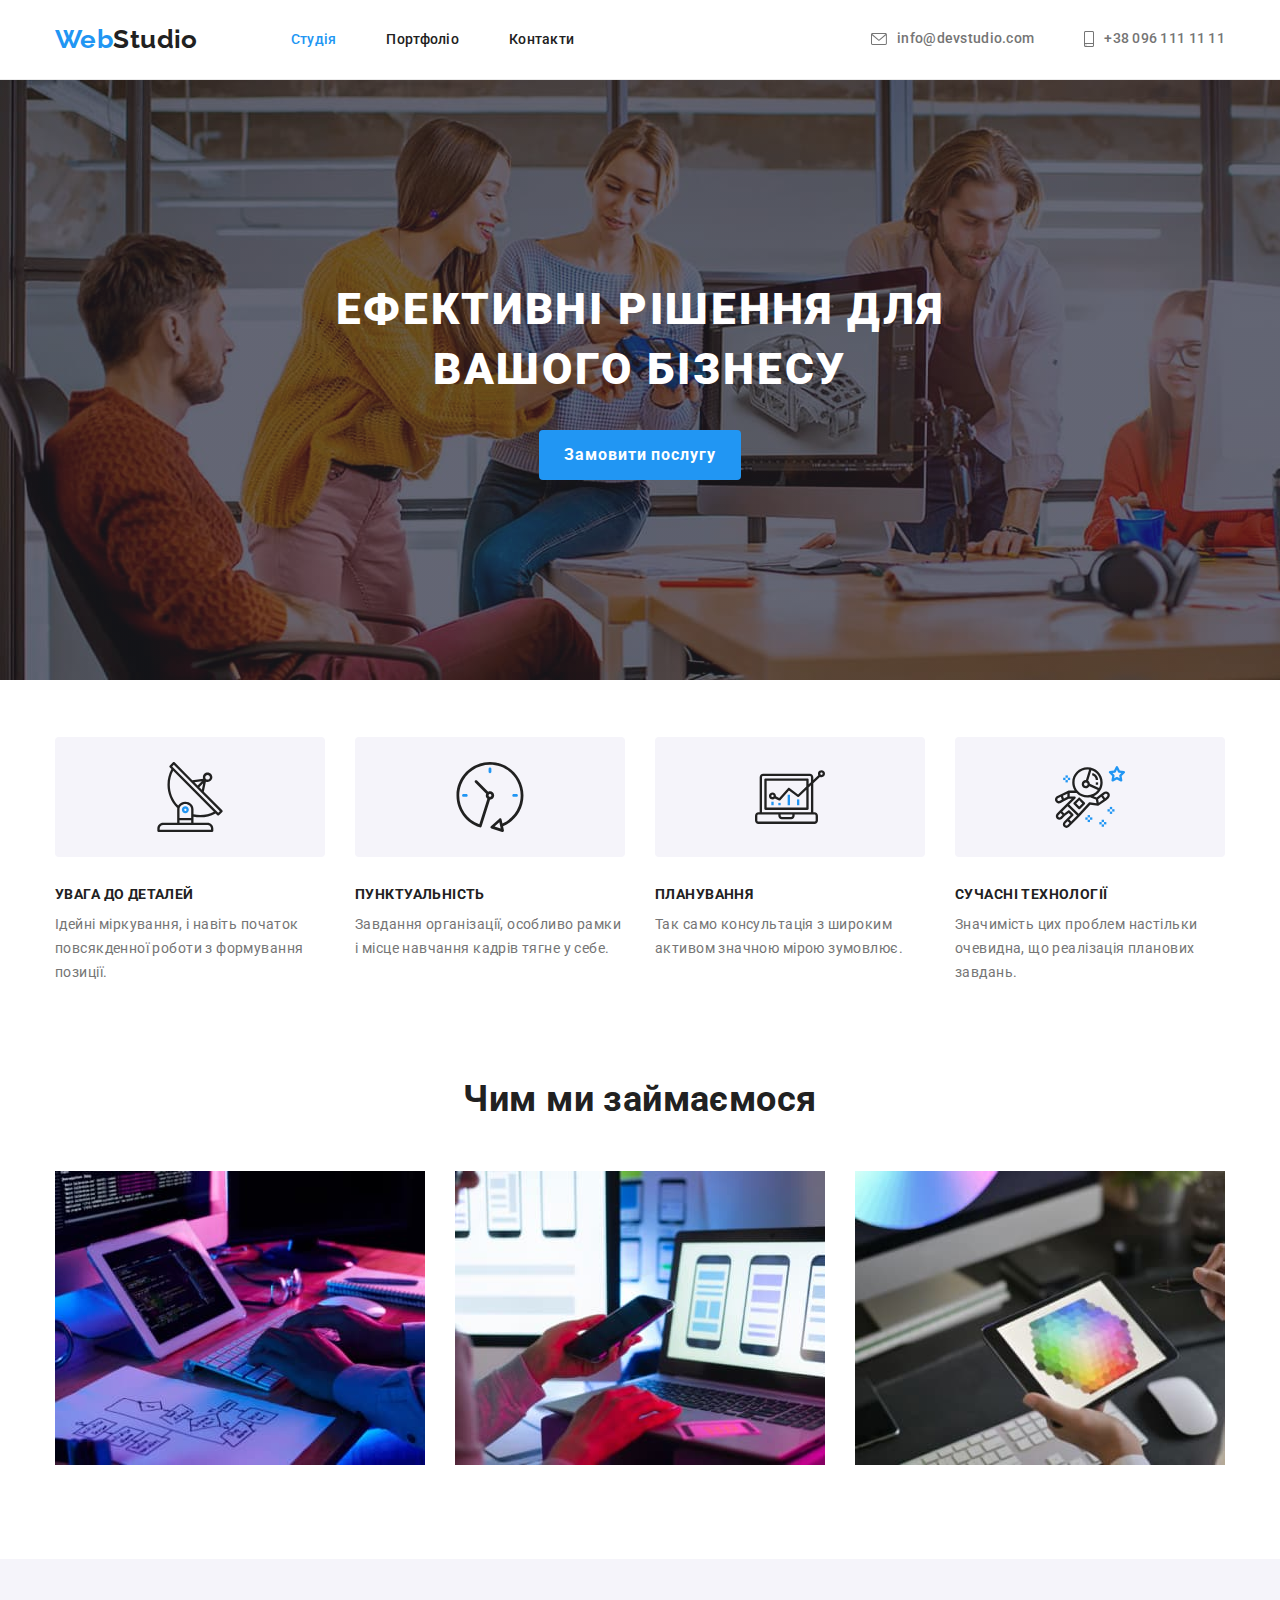
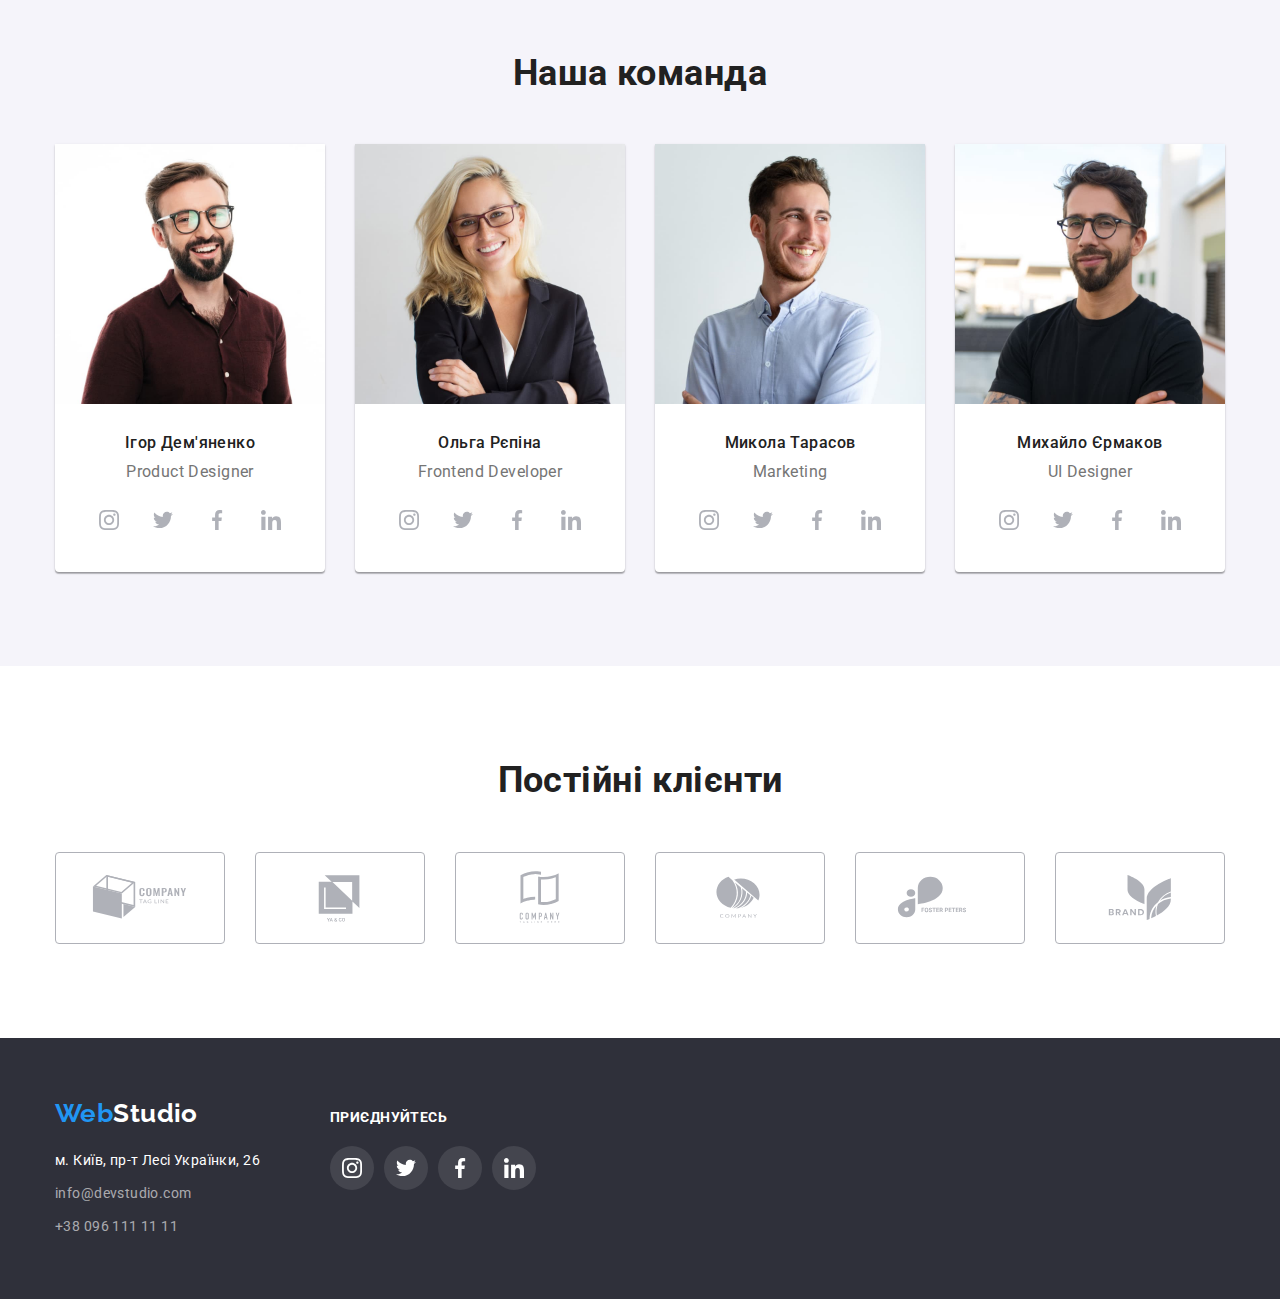
==== index.html @ fb2af6b2 "hw4" ====
<!DOCTYPE html>
<html lang="uk">
  <head>
    <meta charset="UTF-8" />
    <meta http-equiv="X-UA-Compatible" content="IE=edge" />
    <meta name="viewport" content="width=device-width, initial-scale=1.0" />
    <title>Студія</title>
    <link rel="preconnect" href="https://fonts.googleapis.com" />
    <link rel="preconnect" href="https://fonts.gstatic.com" crossorigin />
    <link
      href="https://fonts.googleapis.com/css2?family=Raleway:wght@700&family=Roboto:wght@400;500;700;900&display=swap"
      rel="stylesheet"
    />
    <link
      rel="stylesheet"
      href="https://cdnjs.cloudflare.com/ajax/libs/modern-normalize/1.0.0/modern-normalize.min.css"
    />
    <link rel="stylesheet" href="./css/styles.css" />
  </head>
  <body>
    <!--header-->
    <header class="page-header header-portfolio">
      <div class="container">
        <a href="./index.html" class="header-logo-design logo-link"
          ><span class="web-customazation">Web</span>Studio</a
        >
        <nav>
          <ul class="header-list">
            <li class="header-item">
              <a href="./index.html" class="link-design header-text current-link"
                >Студія</a
              >
            </li>
            <li class="header-item">
              <a href="./portfolio.html" class="link-design header-text">Портфоліо</a>
            </li>
            <li class="header-item">
              <a href="#" class="link-design header-text">Контакти</a>
            </li>
          </ul>
        </nav>
        <ul class="header-contact-info">
          <li class="contact-icon">
            <a
              href="mailto:info@devstudio.com"
              class="mail-design header-text link-design"
            >
              <svg class="icon-image-nav" width="16" height="12">
                <use href="./img/icons.svg#icon-envelope"></use>
              </svg>
              info@devstudio.com</a
            >
          </li>
          <li class="contact-icon">
            <a href="tel:+380961111111" class="tel-design header-text link-design">
              <svg class="icon-image-nav" width="10" height="16">
                <use href="./img/icons.svg#icon-smartphone"></use>
              </svg>
              +38 096 111 11 11</a
            >
          </li>
        </ul>
      </div>
    </header>
    <main>
      <!--section heroe-->
      <section class="heroe-section-design">
        <div class="heroe-container container">
          <h1 class="heroe-title">Ефективні рішення для вашого бізнесу</h1>
          <button type="button" class="heroe-button-design">Замовити послугу</button>
        </div>
      </section>
      <!--Чим ми займаємося-->
      <section class="our-activity">
        <div class="container">
          <h2 class="visual-hidden">Наші особливості</h2>
          <ul class="main-prop-list">
            <li class="main-prop-item">
              <div class="prop-icon">
                <svg class="icon-image" width="70" height="70">
                  <use href="./img/icons.svg#icon-antenna"></use>
                </svg>
              </div>
              <h3 class="main-prop-title">Увага до деталей</h3>
              <p class="main-prop-text">
                Ідейні міркування, і навіть початок повсякденної роботи з формування
                позиції.
              </p>
            </li>
            <li class="main-prop-item">
              <div class="prop-icon">
                <svg class="icon-image" width="70" height="70">
                  <use href="./img/icons.svg#icon-clock"></use>
                </svg>
              </div>
              <h3 class="main-prop-title">Пунктуальність</h3>
              <p class="main-prop-text">
                Завдання організації, особливо рамки і місце навчання кадрів тягне у себе.
              </p>
            </li>
            <li class="main-prop-item">
              <div class="prop-icon">
                <svg class="icon-image" width="70" height="70">
                  <use href="./img/icons.svg#icon-diagram"></use>
                </svg>
              </div>
              <h3 class="main-prop-title">Планування</h3>
              <p class="main-prop-text">
                Так само консультація з широким активом значною мірою зумовлює.
              </p>
            </li>
            <li class="main-prop-item">
              <div class="prop-icon">
                <svg class="icon-image" width="70" height="70">
                  <use href="./img/icons.svg#icon-astronaut"></use>
                </svg>
              </div>
              <h3 class="main-prop-title">Сучасні технології</h3>
              <p class="main-prop-text">
                Значимість цих проблем настільки очевидна, що реалізація планових завдань.
              </p>
            </li>
          </ul>
        </div>
      </section>
      <section class="about-our-activity">
        <div class="container">
          <h2 class="about-our-activity-title centered">Чим ми займаємося</h2>
          <ul class="activity-list">
            <li class="activity-item">
              <img
                src="./img/box1.jpg"
                alt="планшет і клавіатура"
                width="370"
                height="294"
              />
            </li>
            <li>
              <img src="./img/box2.jpg" alt="телефон в руках" width="370" height="294" />
            </li>
            <li>
              <img src="./img/box3.jpg" alt="кольорографіка" width="370" height="294" />
            </li>
          </ul>
        </div>
      </section>
      <!--Команда-->
      <section class="our-team-section">
        <div class="container team-section">
          <h2 class="our-team-title centered">Наша команда</h2>
          <ul class="our-team-list">
            <li class="our-team-item">
              <img src="./img/team1.jpg" alt="Ігор Дем'яненко" width="270" height="260" />
              <div class="team-border">
                <h3 class="team-name">Ігор Дем'яненко</h3>
                <p class="team-position">Product Designer</p>
                <ul class="team-soc-list">
                  <li class="team-soc-item">
                    <a href="" class="team-soc-link link">
                      <svg class="team-soc-icon" width="20" height="20">
                        <use href="./img/icons.svg#icon-instagram"></use>
                      </svg>
                    </a>
                  </li>
                  <li class="team-soc-item">
                    <a href="" class="team-soc-link link">
                      <svg class="team-soc-icon" width="20" height="20">
                        <use href="./img/icons.svg#icon-twitter"></use>
                      </svg>
                    </a>
                  </li>
                  <li class="team-soc-item">
                    <a href="" class="team-soc-link link">
                      <svg class="team-soc-icon" width="20" height="20">
                        <use href="./img/icons.svg#icon-facebook"></use>
                      </svg>
                    </a>
                  </li>
                  <li class="team-soc-item">
                    <a href="" class="team-soc-link link">
                      <svg class="team-soc-icon" width="20" height="20">
                        <use href="./img/icons.svg#icon-linkedin"></use>
                      </svg>
                    </a>
                  </li>
                </ul>
              </div>
            </li>
            <li class="our-team-item">
              <img src="./img/team2.jpg" alt="Ольга Рєпіна" width="270" height="260" />
              <div class="team-border">
                <h3 class="team-name">Ольга Рєпіна</h3>
                <p class="team-position">Frontend Developer</p>
                <ul class="team-soc-list">
                  <li class="team-soc-item">
                    <a href="" class="team-soc-link link">
                      <svg class="team-soc-icon" width="20" height="20">
                        <use href="./img/icons.svg#icon-instagram"></use>
                      </svg>
                    </a>
                  </li>
                  <li class="team-soc-item">
                    <a href="" class="team-soc-link link">
                      <svg class="team-soc-icon" width="20" height="20">
                        <use href="./img/icons.svg#icon-twitter"></use>
                      </svg>
                    </a>
                  </li>
                  <li class="team-soc-item">
                    <a href="" class="team-soc-link link">
                      <svg class="team-soc-icon" width="20" height="20">
                        <use href="./img/icons.svg#icon-facebook"></use>
                      </svg>
                    </a>
                  </li>
                  <li class="team-soc-item">
                    <a href="" class="team-soc-link link">
                      <svg class="team-soc-icon" width="20" height="20">
                        <use href="./img/icons.svg#icon-linkedin"></use>
                      </svg>
                    </a>
                  </li>
                </ul>
              </div>
            </li>
            <li class="our-team-item">
              <img src="./img/team3.jpg" alt="Микола Тарасов" width="270" height="260" />
              <div class="team-border">
                <h3 class="team-name">Микола Тарасов</h3>
                <p class="team-position">Marketing</p>
                <ul class="team-soc-list">
                  <li class="team-soc-item">
                    <a href="" class="team-soc-link link">
                      <svg class="team-soc-icon" width="20" height="20">
                        <use href="./img/icons.svg#icon-instagram"></use>
                      </svg>
                    </a>
                  </li>
                  <li class="team-soc-item">
                    <a href="" class="team-soc-link link">
                      <svg class="team-soc-icon" width="20" height="20">
                        <use href="./img/icons.svg#icon-twitter"></use>
                      </svg>
                    </a>
                  </li>
                  <li class="team-soc-item">
                    <a href="" class="team-soc-link link">
                      <svg class="team-soc-icon" width="20" height="20">
                        <use href="./img/icons.svg#icon-facebook"></use>
                      </svg>
                    </a>
                  </li>
                  <li class="team-soc-item">
                    <a href="" class="team-soc-link link">
                      <svg class="team-soc-icon" width="20" height="20">
                        <use href="./img/icons.svg#icon-linkedin"></use>
                      </svg>
                    </a>
                  </li>
                </ul>
              </div>
            </li>
            <li class="our-team-item">
              <img src="./img/team4.jpg" alt="Михайло Єрмаков" width="270" height="260" />
              <div class="team-border">
                <h3 class="team-name">Михайло Єрмаков</h3>
                <p class="team-position">UI Designer</p>
                <ul class="team-soc-list">
                  <li class="team-soc-item">
                    <a href="" class="team-soc-link link">
                      <svg class="team-soc-icon" width="20" height="20">
                        <use href="./img/icons.svg#icon-instagram"></use>
                      </svg>
                    </a>
                  </li>
                  <li class="team-soc-item">
                    <a href="" class="team-soc-link link">
                      <svg class="team-soc-icon" width="20" height="20">
                        <use href="./img/icons.svg#icon-twitter"></use>
                      </svg>
                    </a>
                  </li>
                  <li class="team-soc-item">
                    <a href="" class="team-soc-link link">
                      <svg class="team-soc-icon" width="20" height="20">
                        <use href="./img/icons.svg#icon-facebook"></use>
                      </svg>
                    </a>
                  </li>
                  <li class="team-soc-item">
                    <a href="" class="team-soc-link link">
                      <svg class="team-soc-icon" width="20" height="20">
                        <use href="./img/icons.svg#icon-linkedin"></use>
                      </svg>
                    </a>
                  </li>
                </ul>
              </div>
            </li>
          </ul>
        </div>
      </section>
      <!--Постійний клієнти-->
      <section class="our-clients clients-section">
        <div class="container">
          <h2 class="clients-title centered">Постійні клієнти</h2>
          <ul class="our-clients-list">
            <li class="our-clients-item">
              <a href="#" class="our-clients-link">
                <svg class="client-icon" width="106" height="60">
                  <use href="./img/icons.svg#icon-Logo"></use>
                </svg>
              </a>
            </li>
            <li class="our-clients-item">
              <a href="#" class="our-clients-link">
                <svg class="client-icon" width="106" height="60">
                  <use href="./img/icons.svg#icon-Logo1"></use>
                </svg>
              </a>
            </li>
            <li class="our-clients-item">
              <a href="#" class="our-clients-link">
                <svg class="client-icon" width="106" height="60">
                  <use href="./img/icons.svg#icon-Logo2"></use>
                </svg>
              </a>
            </li>
            <li class="our-clients-item">
              <a href="#" class="our-clients-link">
                <svg class="client-icon" width="106" height="60">
                  <use href="./img/icons.svg#icon-Logo3"></use>
                </svg>
              </a>
            </li>
            <li class="our-clients-item">
              <a href="#" class="our-clients-link">
                <svg class="client-icon" width="106" height="60">
                  <use href="./img/icons.svg#icon-Logo4"></use>
                </svg>
              </a>
            </li>
            <li class="our-clients-item">
              <a href="#" class="our-clients-link">
                <svg class="client-icon" width="106" height="60">
                  <use href="./img/icons.svg#icon-Logo5"></use>
                </svg>
              </a>
            </li>
          </ul>
        </div>
      </section>
    </main>
    <!--Футер-->
    <footer class="footer-design">
      <div class="container footer-section">
        <div class="footer-logo-nav">
          <a href="./index.html" class="footer-logo-design logo-link"
            ><span class="web-customazation">Web</span>Studio</a
          >
          <address class="footer-address-list">
            <ul class="address-position-list">
              <li class="address-position">
                <a
                  class="address-contact-info link-design"
                  href="https://goo.gl/maps/CPtrU1FHBa2aNyZL9"
                  target="_blank"
                  rel="noopener noreferrer"
                >
                  <span class="street-info">м. Київ, пр-т Лесі Українки, 26</span></a
                >
              </li>
              <li class="address-position">
                <a
                  href="mailto:info@devstudio.com"
                  class="footer-mail-design footer-link-design"
                  >info@devstudio.com</a
                >
              </li>
              <li class="address-position">
                <a href="tel:+380961111111" class="footer-tel-design footer-link-design"
                  >+38 096 111 11 11</a
                >
              </li>
            </ul>
          </address>
        </div>
        <div class="soc-net-section">
          <h2 class="comp-net-title">Приєднуйтесь</h2>
          <ul class="comp-net-list list">
            <li class="comp-net-item">
              <a href="#" class="comp-net-link link">
                <svg class="comp-net-icon" width="20" height="20">
                  <use href="./img/icons.svg#icon-instagram"></use></svg
              ></a>
            </li>
            <li>
              <a href="#" class="comp-net-link link">
                <svg class="comp-net-icon" width="20" height="20">
                  <use href="./img/icons.svg#icon-twitter"></use></svg
              ></a>
            </li>
            <li>
              <a href="#" class="comp-net-link link">
                <svg class="comp-net-icon" width="20" height="20">
                  <use href="./img/icons.svg#icon-facebook"></use></svg
              ></a>
            </li>
            <li>
              <a href="#" class="comp-net-link link">
                <svg class="comp-net-icon" width="20" height="20">
                  <use href="./img/icons.svg#icon-linkedin"></use></svg
              ></a>
            </li>
          </ul>
        </div>
      </div>
    </footer>
  </body>
</html>
---- css/styles.css ----
/* оформлення головної сторінки */

/* Header navigation design */
:root {
  --color-one--: #ffffff;
  --color-two--: #2196f3;
  --color-three--: #212121;
  --color-four--: #757575;
  --color-five--: #f5f4fa;
}

html {
  box-sizing: border-box;
}
*,
*::after,
*::before {
  box-sizing: border-box;
}

body {
  font-family: "Roboto", sans-serif;
  font-size: 14px;
  letter-spacing: 0.03em;
  color: var(--color-three--);
  background-color: var(--color-one--);
  margin: 0;
}
ul {
  list-style: none;
  padding: 0;
  margin: 0;
}
.link-design {
  text-decoration: none;
}
.logo-link {
  text-decoration: none;
}

img {
  display: block;
  max-width: 100%;
  height: auto;
}

/*------------------------ HEADER DESIGN--------------------*/
.container {
  width: 1200px;
  margin-right: auto;
  margin-left: auto;
  padding-left: 15px;
  padding-right: 15px;
}
.page-header {
  height: 80px;
  border-bottom: 1px solid #ececec;
  padding-top: 24px;
  padding-bottom: 24px;
}

.header-text {
  font-weight: 500;
  font-size: 14px;
  line-height: 1.14;
  letter-spacing: 0.02em;
}
.footer-logo-design,
.web-customazation {
  font-family: Raleway, sans-serif;
  font-weight: 700;
  font-size: 26px;
  line-height: 1.19;
  color: var(--color-one--);
}

.header-logo-design {
  font-family: "Raleway", sans-serif;
  font-weight: 700;
  font-size: 26px;
  line-height: 1.19;
  color: var(--color-three--);
  margin-right: 93px;
  align-items: center;
}
.header-list {
  display: flex;
  align-items: center;
}

.header-item:not(:last-child) {
  margin-right: 50px;
}
.page-header .container {
  display: flex;
  align-items: center;
}

.portfolio-contact-info,
.header-contact-info {
  margin-left: auto;
}
.page-header .portfolio-contact-info {
  display: flex;
  column-gap: 30px;
}
.page-header .header-contact-info {
  display: flex;
  column-gap: 50px;
}
.contact-icon {
  display: flex;
  background-color:transparent;
  align-items: center;
  justify-items: center;
  fill:var(--color-four--)
}

.icon-image-nav{
  margin-right: 10px;
}

.contact-icon:hover, 
.contact-icon:focus {
  background-color: var(--color-one--);
  fill: var(--color-two--);
}

.mail-design,
.tel-design {
  display: flex;
  align-items: center;
}

/*-------------------------links design--------------------------------*/

.link-design {
  color: var(--color-three--);
}
.web-customazation,
.link-design:hover,
.link-design:focus,
.mail-design:hover,
.mail-design:focus,
.tel-design:hover,
.tel-design:focus {
  color: var(--color-two--);
}
.mail-design,
.tel-design {
  color: var(--color-four--);
}
.section {
  display: block;
}

.centered {
  text-align: center;
}

/*------------------------ HEROE SECTION DESIGN--------------------*/

.heroe-title {
  font-weight: 900;
  font-size: 44px;
  line-height: 1.36;
  letter-spacing: 0.06em;
  text-transform: uppercase;
  color: var(--color-one--);
  max-width: 696px;
  display: inline-block;
  margin: 0;
}

.heroe-section-design {
  height: 600px;
  background-image:linear-gradient(
  rgba(47, 48, 58, 0.4), 
  rgba(47, 48, 58, 0.4)), 
  url(../img/hero-bg.jpg);
  background-color: #C4C4C4;
  padding: 200px 0px;
  text-align: center;
  margin-left: auto;
  margin-right: auto;
}
.heroe-container {
  width: 696px;
}

.heroe-button-design {
  font-family: inherit;
  font-weight: 700;
  font-size: 16px;
  line-height: 1.87;
  letter-spacing: 0.06em;
  color: var(--color-one--);
  background-color: var(--color-two--);
  cursor: pointer;
  border-radius: 4px;
  border: transparent;
  padding: 10px 25px;
  display: inline-block;
  text-align: center;
  margin-top: 30px;
}

.heroe-button-design:hover,
.heroe-button-design:focus {
  background: #188ce8;
  color: var(--color-one--);
  box-shadow: 0px 4px 4px rgba(0, 0, 0, 0.25));
}

/*------------------------ЧИМ МИ ЗАЙМАЄМОСЯ--------------------*/
.visual-hidden {
  position: absolute;
  white-space: nowrap;
  width: 1px;
  height: 1px;
  overflow: hidden;
  border: 0;
  padding: 0;
  clip: rect(0 0 0 0);
  clip-path: inset(50%);
  margin: -1px;
}
.our-activity {
  padding-top: 57px;
  padding-bottom: 94px;
}

h3.main-prop-title {
  margin-top: 0;
}

.main-prop-list {
  display: flex;
  column-gap: 30px;
}
.main-prop-list .main-prop-item {
  width: calc((100% - 90px) / 4);
  justify-content: center;
}
.main-prop-title {
  font-weight: 700;
  font-size: 14px;
  line-height: 1.14;
  text-transform: uppercase;
  margin-bottom: 10px;
}
.main-prop-text {
  font-weight: 400;
  font-size: 14px;
  line-height: 1.71;
  color: var(--color-four--);
  margin-bottom: 0;
  margin-top: 0;
}

.prop-icon {
  margin-bottom: 30px;
  background-color:#F5F4FA; 
  border-radius: 4px;
  display: flex;
  margin-left: auto;
  margin-right: auto;
  justify-content: center;
  align-items: center;
  width: 270px;
  height: 120px;
}


/*------------------------ ABOUT OUR ACTIVITY--------------------*/

.about-our-activity {
  padding-bottom: 94px;
}

.about-our-activity-title {
  font-family: inherit;
  font-weight: 700;
  font-size: 36px;
  line-height: 1.16;
  margin-top: 0;
  margin-bottom: 50px;
}

.activity-list {
  display: flex;
  column-gap: 30px;
  flex-direction: row;
}

.activity-item {
  width: calc((100% - 60px) / 3);
}

/*------------------------ OUR TEAM--------------------*/
.our-team-section {
  background-color: var(--color-five--);
  padding-bottom: 94px;
  padding-top: 94px;
}
.our-team-list {
  display: flex;
  column-gap: 30px;
}
.our-team-item {
  background-color: white;
  width: calc((100% - 90px) / 4);
  border-bottom-left-radius: 4px;
  border-bottom-right-radius: 4px;
  box-shadow: 0px 1px 3px rgba(0, 0, 0, 0.12), 0px 1px 1px rgba(0, 0, 0, 0.14),
    0px 2px 1px rgba(0, 0, 0, 0.2);
}

.team-soc-list {
display: flex;
justify-content: center;
gap: 10px;
}

.team-soc-icon {
  fill:#AFB1B8;
}

.team-soc-link {
  width: 44px;
  height: 44px;
  border-radius: 50%;
  background-color: transparent;
  display: flex;
  align-items: center;
  justify-content: center;
}

.team-soc-link:hover,
.team-soc-link:focus {
  background-color: var(--color-two--);
}
.team-soc-link:hover .team-soc-icon, 
.team-soc-link:focus .team-soc-icon {
  fill: #ffffff;
}

.team-border {
  padding-bottom: 30px;
  padding-top: 30px;
}

.our-team-title {
  font-weight: 700;
  font-size: 36px;
  line-height: 1.16;
  margin-top: 0;
  margin-bottom: 50px;
}
.team-name {
  font-weight: 500;
  font-size: 16px;
  line-height: 1.18;
  margin-bottom: 10px;
  margin-top: 0;
  text-align: center;

}
.team-position {
  font-size: 16px;
  line-height: 1.18;
  color: var(--color-four--);
  margin: 0;
  text-align: center;
  margin-bottom: 16px;
}

/*------------------------ Наші клієнти--------------------*/

.clients-section {
  padding-top: 94px;
  padding-bottom: 94px;  
}

.clients-title {
  font-family: inherit;
  font-weight: 700;
  font-size: 36px;
  line-height: 1.16;
  margin-top: 0;
  margin-bottom: 50px;
}

.our-clients-list {
  display: flex;
  column-gap: 30px;
}

.our-clients-item{
  width: 170px;
  
}
.our-clients-link {
 display: flex;
 border: 1px solid #AFB1B8; 
 border-radius: 4px;
 width: 100%;
 height: 92px;
 justify-content: center;
 align-items: center;
 fill: #AFB1B8;
}

.our-clients-link:hover,
.our-clients-link:focus{
  fill: var(--color-two--);
  border: 1px solid var(--color-two--);
}



/*------------------------ FOOTER--------------------*/
.footer-design {
  background-color: #2f303a;
  padding-top: 60px;
  padding-bottom: 60px;
}
.footer-section{
  display: flex;
  align-items: baseline;
  gap: 70px;
}

.address-position:not(:last-child) {
  margin-top: 0px;
  margin-bottom: 9px;
}

.footer-address-list{
  margin-top: 20px;
}

.address-contact-info {
  font-family: inherit;
  font-size: 14px;
  line-height: 1.71;
  display: inline-block;
}
.street-info {
  color: var(--color-one--);
  font-style: normal;
}
.footer-mail-design,
.footer-tel-design {
  font-family: inherit;
  font-style: normal;
  font-size: 14px;
  line-height: 1.71;
  color: rgba(255, 255, 255, 0.6);
}

.footer-link-design {
  text-decoration: none;
}
.footer-mail-design:hover,
.footer-mail-design:focus,
.footer-tel-design:hover,
.footer-tel-design:focus,
.street-info:hover,
.street-info:focus {
  color: var(--color-two--);
}

.comp-net-title {
  font-family: inherit;
  font-weight: 700;
  font-size: 14px;
  line-height: 1.14;
  color: var(--color-one--);
  text-transform: uppercase;
  justify-content: center;
  margin-top: 0;
  margin-bottom: 0;
}
.soc-net-section{
width: 206px;
}

.comp-net-list{
  display: flex;
  justify-content: center;
  column-gap: 10px;
  margin-top: 20px;
}

.comp-net-icon {
  fill: var(--color-one--);
}

.comp-net-link {
  width: 44px;
  height: 44px;
  border-radius: 50%;
  background-color:rgba(255, 255, 255, 0.1);
  display: flex;
  align-items: center;
  justify-content: center;
}

.comp-net-link:hover,
.comp-net-link:focus {
  background-color: var(--color-two--);
}
.comp-net-link:hover .comp-net-icon, 
.comp-net-link:focus .comp-net-icon {
  fill: #ffffff;

}

/*------------------------ PORTFOLIO PAGE DESIGN--------------------*/
.current-link {
  color: var(--color-two--);
}

/*-------------------BUTTONS----------------------*/
.btn-design {
  font-family: inherit;
  font-size: 16px;
  line-height: 1.62;
  font-weight: 500;
  background: var(--color-five--);
  cursor: pointer;
  border-radius: 4px;
  border-color: transparent;
  padding: 6px 22px;
  display: inline-block;
  text-align: center;
  shadow: 0px 4px 4px rgba(0, 0, 0, 0.25);
}

.btn-color:hover,
.btn-color:focus {
  color: var(--color-one--);
  background-color: var(--color-two--);
  box-shadow: 0px 3px 1px rgba(0, 0, 0, 0.1), 0px 1px 2px rgba(0, 0, 0, 0.08), 0px 2px 2px rgba(0, 0, 0, 0.12);
border-radius: 4px;
}
/*------------------------ PROJECTS EXAMPLES--------------------*/
.work-filtr {
  padding-top: 83px;
  padding-bottom: 105px;
}

.work-filtr-list {
  display: flex;
  justify-content: center;
  margin-bottom: 50px;
  column-gap: 8px;
}
.project-example-list {
  display: flex;
  flex-wrap: wrap;
  gap: 30px;
}
.project-example-link{
  display: block;
}

.project-example-item {
  width: calc((100% - 60px) / 3);
  margin-bottom: 30px;
}

.project-example-link:hover,
.project-example-link:focus {
  box-shadow: 0px 1px 1px rgba(0, 0, 0, 0.12), 
0px 4px 4px rgba(0, 0, 0, 0.06), 
1px 4px 6px rgba(0, 0, 0, 0.16);
}

.text-border {
  border-right: 1px solid #ececec;
  border-left: 1px solid #ececec;
  border-bottom: 1px solid #ececec;
  padding: 20px 24px;
}

.project-text {
  font-size: 16px;
  line-height: 1.8;
  color: var(--color-four--);
  margin-top: 0;
  margin-bottom: 0;
}
.project-title {
  font-weight: 700;
  font-size: 18px;
  line-height: 2;
  letter-spacing: 0.06em;
  color: var(--color-three--);
  margin-bottom: 4px;
  margin-top: 0;
}

a {
  text-decoration: none;
}
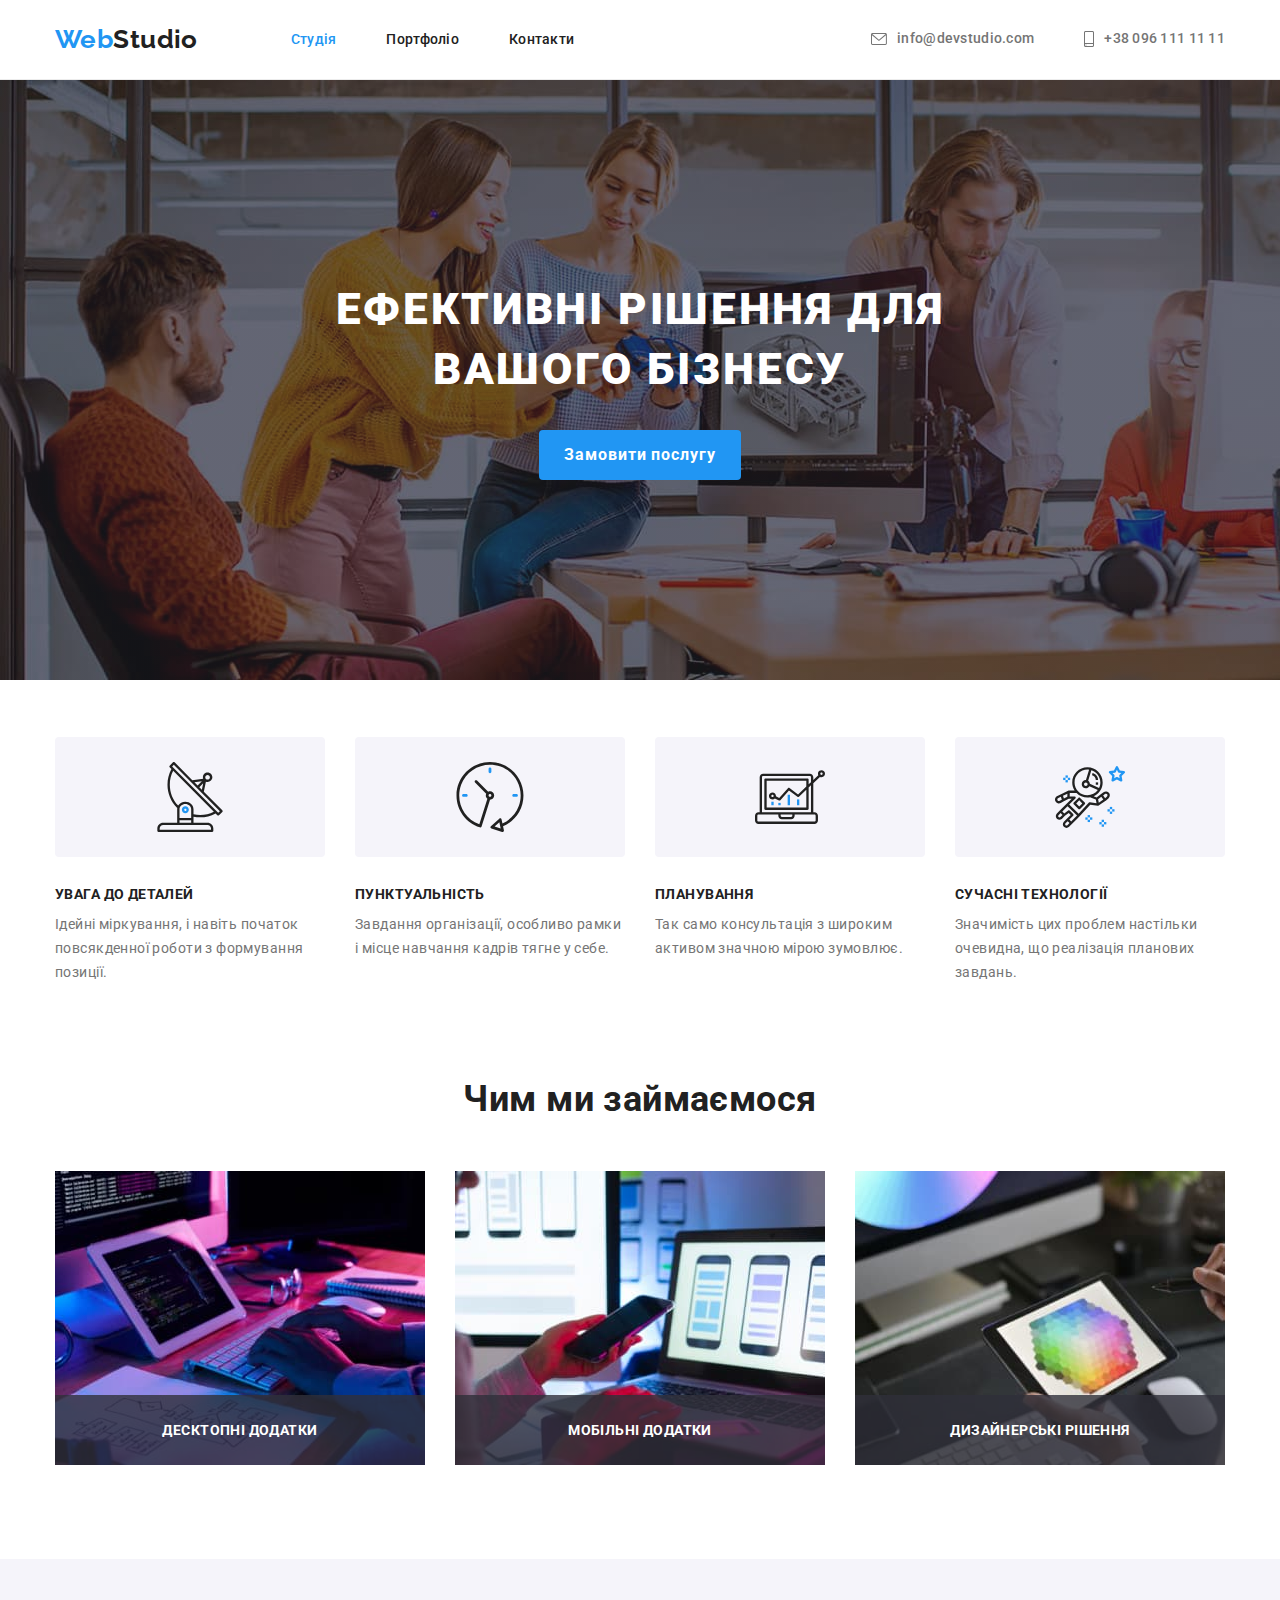
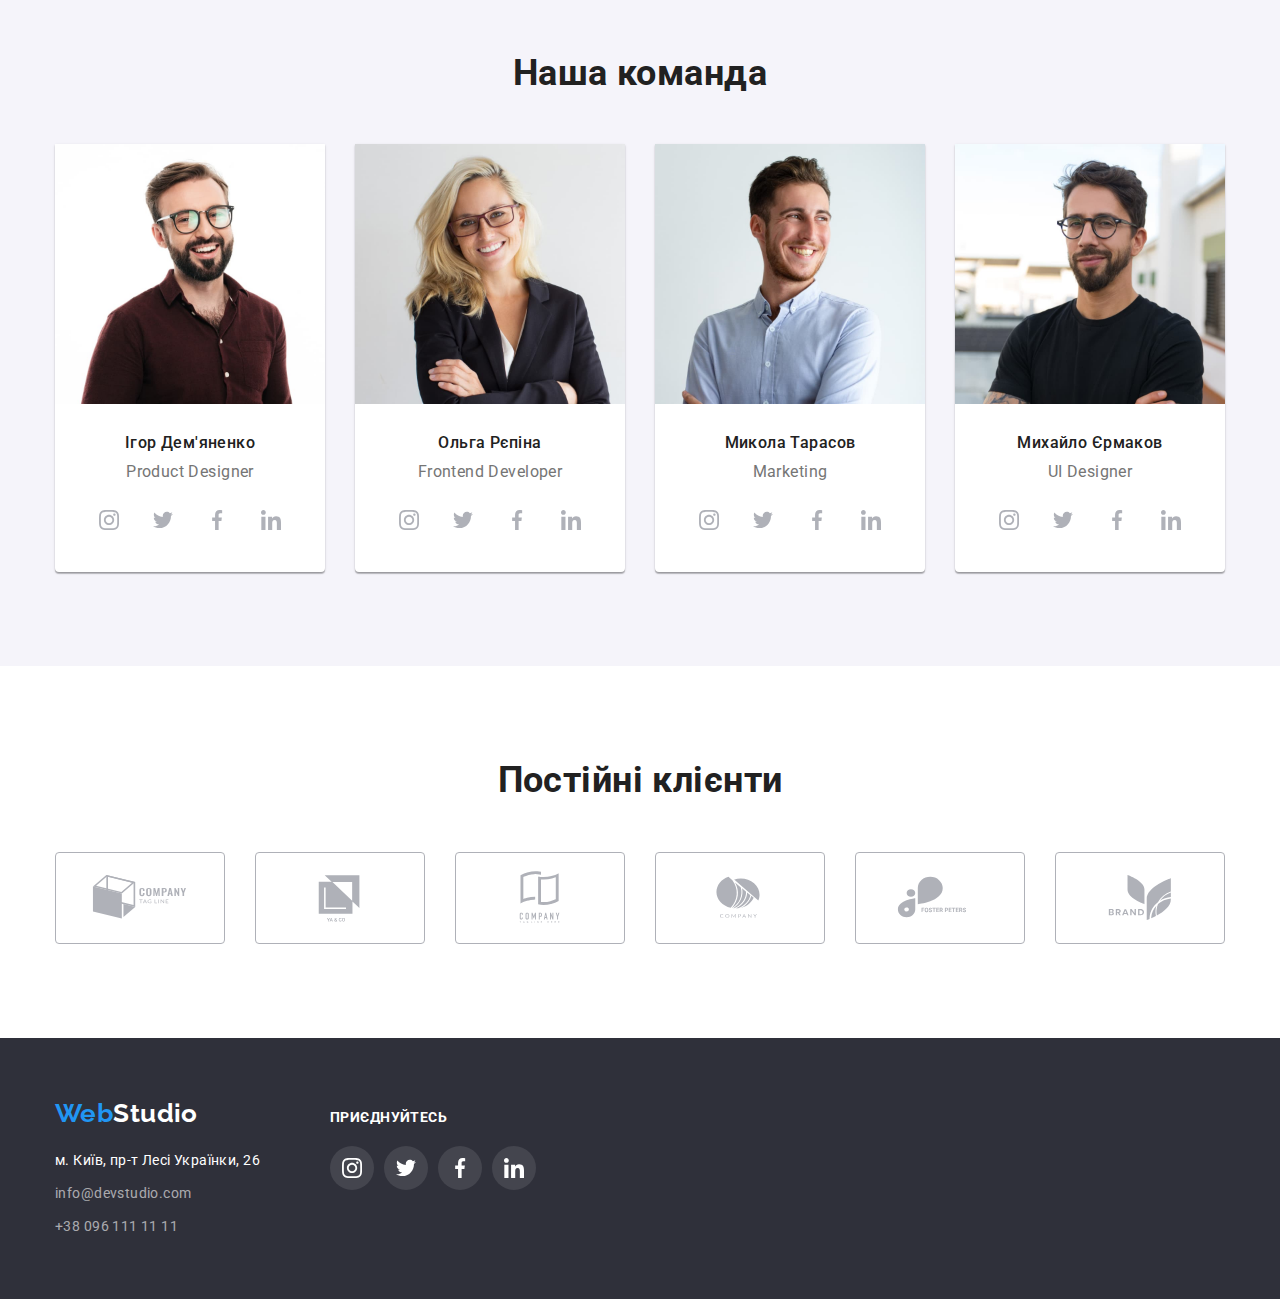
==== commit 650295db: "index_our activity_position_added" ====
--- a/index.html
+++ b/index.html
@@ -134,12 +134,15 @@
                 width="370"
                 height="294"
               />
-            </li>
-            <li>
+              <p class="activity-text">Десктопні додатки</p>
+            </li>
+            <li class="activity-item">
               <img src="./img/box2.jpg" alt="телефон в руках" width="370" height="294" />
-            </li>
-            <li>
+              <p class="activity-text">Мобільні додатки</p>
+            </li>
+            <li class="activity-item">
               <img src="./img/box3.jpg" alt="кольорографіка" width="370" height="294" />
+              <p class="activity-text">Дизайнерські рішення</p>
             </li>
           </ul>
         </div>
--- a/css/styles.css
+++ b/css/styles.css
@@ -113,7 +113,8 @@
   background-color:transparent;
   align-items: center;
   justify-items: center;
-  fill:var(--color-four--)
+  fill:var(--color-four--);
+
 }
 
 .icon-image-nav{
@@ -136,6 +137,7 @@
 
 .link-design {
   color: var(--color-three--);
+  transition: background-color 250ms cubic-bezier(0.4, 0, 0.2, 1);
 }
 .web-customazation,
 .link-design:hover,
@@ -203,12 +205,12 @@
   display: inline-block;
   text-align: center;
   margin-top: 30px;
+  transition: background-color 250ms cubic-bezier(0.4, 0, 0.2, 1);
 }
 
 .heroe-button-design:hover,
 .heroe-button-design:focus {
-  background: #188ce8;
-  color: var(--color-one--);
+  background-color: #188ce8;
   box-shadow: 0px 4px 4px rgba(0, 0, 0, 0.25));
 }
 
@@ -293,8 +295,30 @@
   flex-direction: row;
 }
 
+.activity-text {
+  display: flex;
+  font-family: inherit;
+  font-size: 14px;
+  font-weight: 700;
+  text-transform: uppercase;
+  line-height: 1.17;
+  color: var(--color-one--);
+  background-color: rgba(47, 48, 58, 0.8);
+  height: 70px;
+  width: 100%;
+  margin: 0;
+  padding-top: 27px;
+  padding-bottom: 27px; 
+  justify-content: center;
+
+  position: absolute;
+  bottom: 0;
+  right: 0;
+}
+
 .activity-item {
   width: calc((100% - 60px) / 3);
+  position: relative;
 }
 
 /*------------------------ OUR TEAM--------------------*/
@@ -324,6 +348,7 @@
 
 .team-soc-icon {
   fill:#AFB1B8;
+  transition: fill 250ms cubic-bezier(0.4, 0, 0.2, 1);
 }
 
 .team-soc-link {
@@ -334,6 +359,8 @@
   display: flex;
   align-items: center;
   justify-content: center;
+  transition: background-color 250ms cubic-bezier(0.4, 0, 0.2, 1),
+  fill 250ms cubic-bezier(0.4, 0, 0.2, 1);
 }
 
 .team-soc-link:hover,
@@ -409,6 +436,8 @@
  justify-content: center;
  align-items: center;
  fill: #AFB1B8;
+ transition: background-color 250ms cubic-bezier(0.4, 0, 0.2, 1),
+ fill 250ms cubic-bezier(0.4, 0, 0.2, 1), border 250ms cubic-bezier(0.4, 0, 0.2, 1); 
 }
 
 .our-clients-link:hover,
@@ -449,6 +478,7 @@
 .street-info {
   color: var(--color-one--);
   font-style: normal;
+  transition: color 250ms cubic-bezier(0.4, 0, 0.2, 1);
 }
 .footer-mail-design,
 .footer-tel-design {
@@ -457,6 +487,7 @@
   font-size: 14px;
   line-height: 1.71;
   color: rgba(255, 255, 255, 0.6);
+  transition: color 250ms cubic-bezier(0.4, 0, 0.2, 1);
 }
 
 .footer-link-design {
@@ -505,6 +536,8 @@
   display: flex;
   align-items: center;
   justify-content: center;
+  transition: background-color 250ms cubic-bezier(0.4, 0, 0.2, 1),
+  fill 250ms cubic-bezier(0.4, 0, 0.2, 1);
 }
 
 .comp-net-link:hover,
@@ -529,6 +562,7 @@
   line-height: 1.62;
   font-weight: 500;
   background: var(--color-five--);
+  color: var(--color-three--)
   cursor: pointer;
   border-radius: 4px;
   border-color: transparent;
@@ -536,10 +570,14 @@
   display: inline-block;
   text-align: center;
   shadow: 0px 4px 4px rgba(0, 0, 0, 0.25);
-}
-
-.btn-color:hover,
-.btn-color:focus {
+  transition: color 250ms cubic-bezier(0.4, 0, 0.2, 1),
+  background-color 250ms cubic-bezier(0.4, 0, 0.2, 1),
+  box-shadow 250ms cubic-bezier(0.4, 0, 0.2, 1),
+  border-radius 250ms cubic-bezier(0.4, 0, 0.2, 1);
+}
+
+  .btn-design:hover,
+  .btn-design:focus {
   color: var(--color-one--);
   background-color: var(--color-two--);
   box-shadow: 0px 3px 1px rgba(0, 0, 0, 0.1), 0px 1px 2px rgba(0, 0, 0, 0.08), 0px 2px 2px rgba(0, 0, 0, 0.12);
@@ -569,6 +607,33 @@
 .project-example-item {
   width: calc((100% - 60px) / 3);
   margin-bottom: 30px;
+}
+
+.project-example-item:hover .project-slider-text{
+transform: translateY(0);
+}
+.project-slider {
+  position: relative;
+  overflow: hidden;
+}
+.project-slider-text {
+  font-family: inherit;
+  position: absolute;
+  display: block;
+  top: 0;
+  left: 0;
+  font-size: 18px;
+  font-weight: 400;
+  line-height: 1.55;
+  background-color:var(--color-two--) ;
+  color:var(--color-one--);
+  margin: 0;
+  height: 100%;
+  padding: 63px 24px;
+
+  transform: translateY(100%);
+  transition: transform 300ms cubic-bezier(0.4, 0, 0.2, 1);
+
 }
 
 .project-example-link:hover,
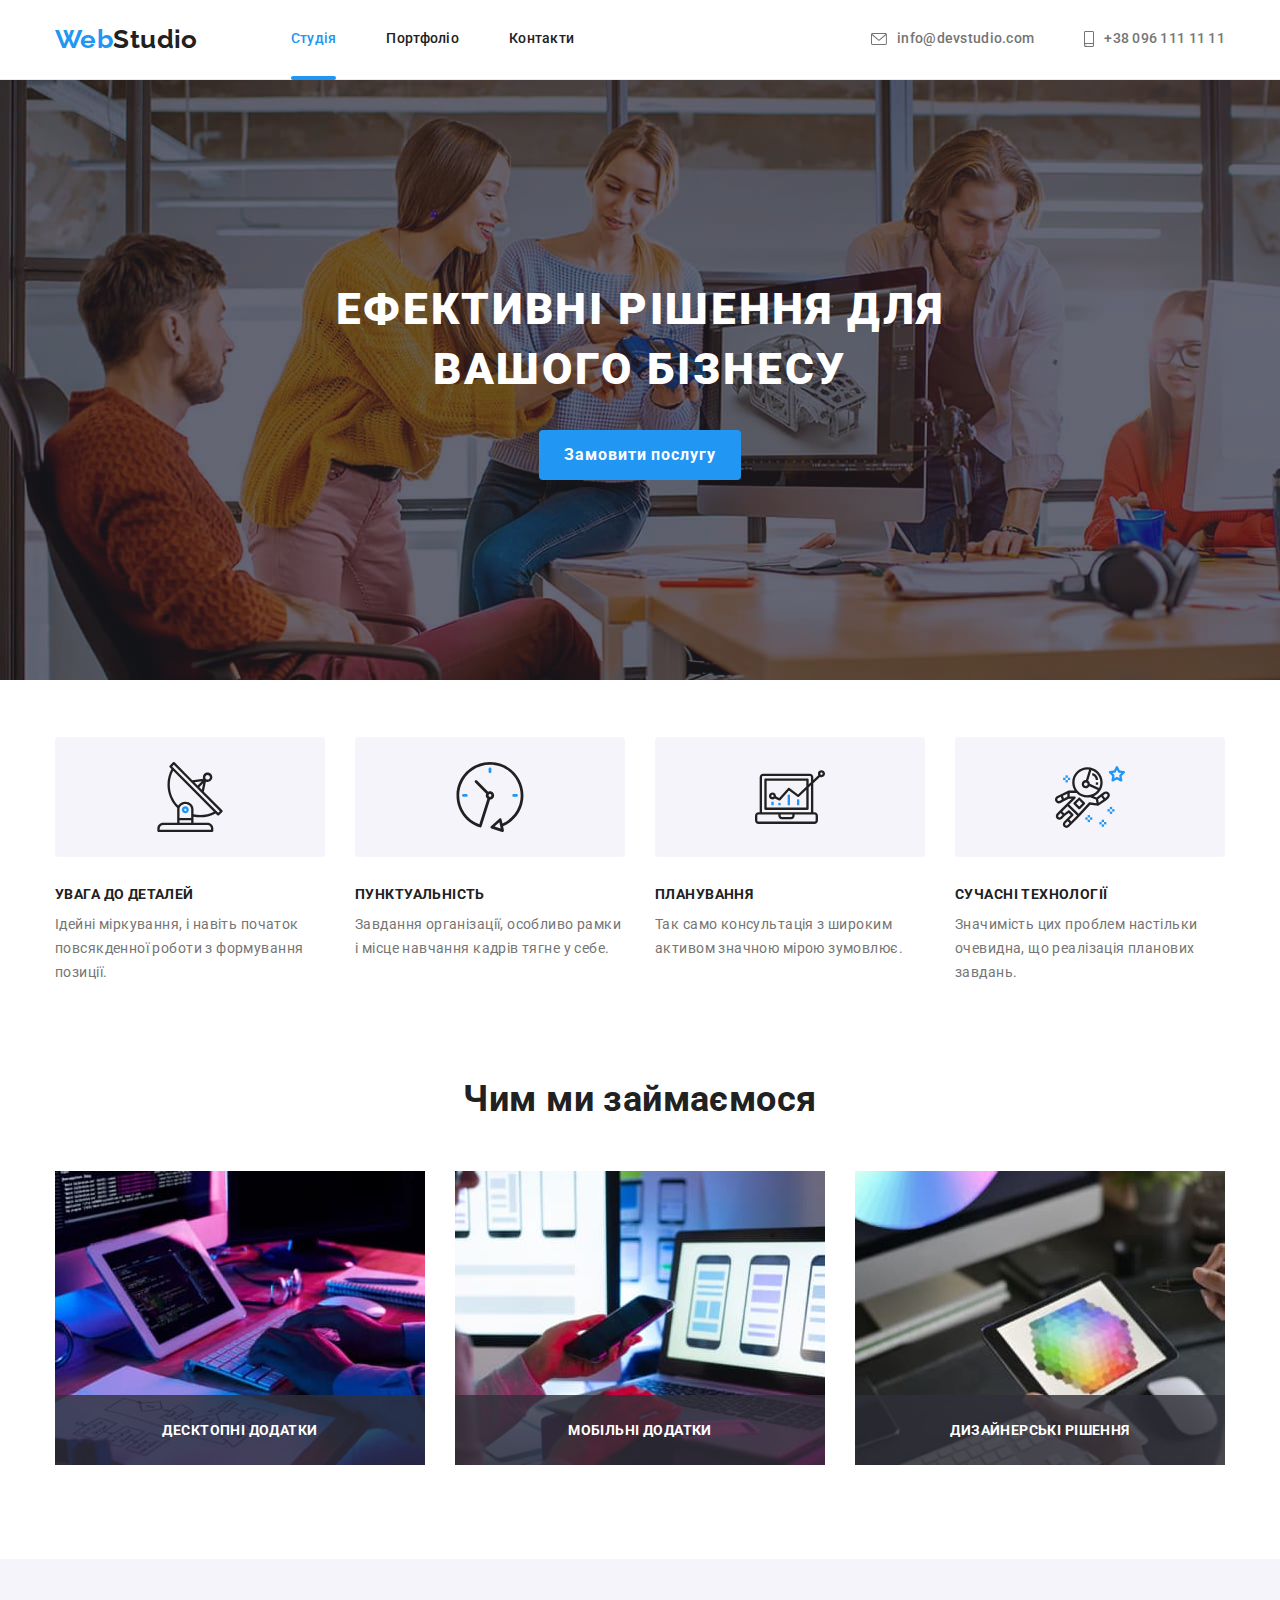
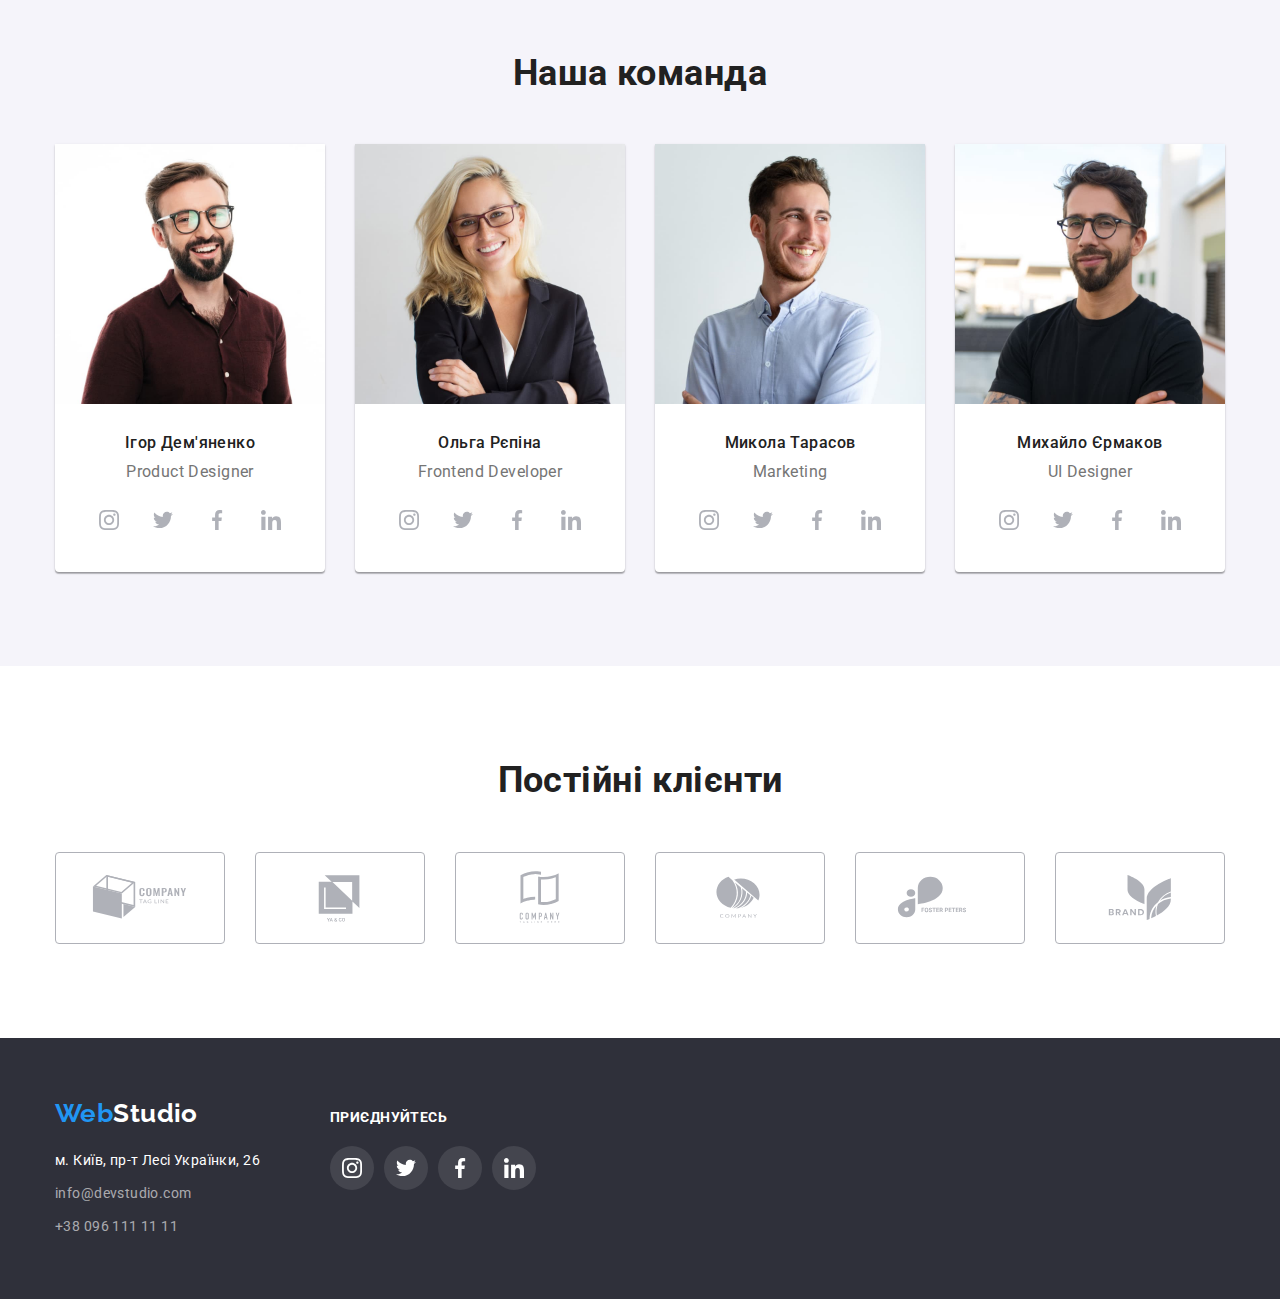
==== commit 60a6ae55: "hw5" ====
--- a/index.html
+++ b/index.html
@@ -27,15 +27,13 @@
         <nav>
           <ul class="header-list">
             <li class="header-item">
-              <a href="./index.html" class="link-design header-text current-link"
-                >Студія</a
-              >
+              <a href="./index.html" class="nav-link header-text current-link">Студія</a>
             </li>
             <li class="header-item">
-              <a href="./portfolio.html" class="link-design header-text">Портфоліо</a>
+              <a href="./portfolio.html" class="nav-link header-text">Портфоліо</a>
             </li>
             <li class="header-item">
-              <a href="#" class="link-design header-text">Контакти</a>
+              <a href="#" class="nav-link header-text">Контакти</a>
             </li>
           </ul>
         </nav>
@@ -67,7 +65,9 @@
       <section class="heroe-section-design">
         <div class="heroe-container container">
           <h1 class="heroe-title">Ефективні рішення для вашого бізнесу</h1>
-          <button type="button" class="heroe-button-design">Замовити послугу</button>
+          <button type="button" class="heroe-button-design" data-modal-open>
+            Замовити послугу
+          </button>
         </div>
       </section>
       <!--Чим ми займаємося-->
@@ -419,5 +419,15 @@
         </div>
       </div>
     </footer>
+    <div class="backdrop is-hidden" data-modal>
+      <div class="modal-window">
+        <button type="button" class="modal-button" data-modal-close>
+          <svg class="modal-icon" width="11" height="11">
+            <use href="./img/icons.svg#icon-Vector"></use>
+          </svg>
+        </button>
+      </div>
+    </div>
+    <script src="./js/modal.js"></script>
   </body>
 </html>
--- a/css/styles.css
+++ b/css/styles.css
@@ -31,9 +31,9 @@
   padding: 0;
   margin: 0;
 }
-.link-design {
+/* .link-design {
   text-decoration: none;
-}
+} */
 .logo-link {
   text-decoration: none;
 }
@@ -137,8 +137,32 @@
 
 .link-design {
   color: var(--color-three--);
+  text-decoration: none;
   transition: background-color 250ms cubic-bezier(0.4, 0, 0.2, 1);
 }
+.nav-link {
+ color: var(--color-three--);
+ display: block;
+  text-decoration: none;
+  position: relative; 
+
+  transition: background-color 250ms cubic-bezier(0.4, 0, 0.2, 1);
+}
+
+.nav-link.current-link::after {
+  content: '';
+  display: block;
+  width: 100%;
+  height: 4px;
+  border-radius: 2px;
+  background-color: var(--color-two--);
+  position: absolute;
+  left: 0;
+  bottom: -33px;
+}
+
+.nav-link:hover,
+.nav-link:focus,
 .web-customazation,
 .link-design:hover,
 .link-design:focus,
@@ -549,6 +573,57 @@
   fill: #ffffff;
 
 }
+
+/*------------------------ BACKDROP DESIGN--------------------*/
+.backdrop {
+width: 100%;
+height: 100%;
+top: 0;
+background-color: rgba(0, 0, 0, 0.2);
+position: fixed;
+
+transition: opacity 500ms cubic-bezier(0.25, 0.46, 0.45, 0.94), visibility 500ms;
+}
+
+.modal-window {
+height: 581px;
+width: 528px;
+background-color: var(--color-one--);
+border-radius: 4px;
+position: absolute;
+top: 50%;
+left: 50%;
+transform: translate(-50%, -50%) scale(1) rotate(0);
+transition: transform 400ms linear, height 500ms linear;
+}
+
+.backdrop.is-hidden .modal-window {
+  transform: translate(-50%,-50%) scale(0) rotate(-180deg);
+  transition: transform 400ms linear;
+}
+
+.modal-button {
+  display: flex;
+  align-items: center;
+  justify-content: center;
+  position: absolute;
+  top: 8px;
+  right: 8px;
+  height: 30px;
+  width: 30px;
+  border-radius: 50%;
+  background-color: var(--color-one--);
+  border: 1px solid rgba(0, 0, 0, 0.1);
+  box-shadow: 0px 1px 3px rgba(0, 0, 0, 0.12), 0px 1px 1px rgba(0, 0, 0, 0.14), 0px 2px 1px rgba(0, 0, 0, 0.2);
+
+}
+
+.is-hidden {
+  opacity: 0;
+  visibility: hidden;
+  pointer-events: none;
+}
+
 
 /*------------------------ PORTFOLIO PAGE DESIGN--------------------*/
 .current-link {
